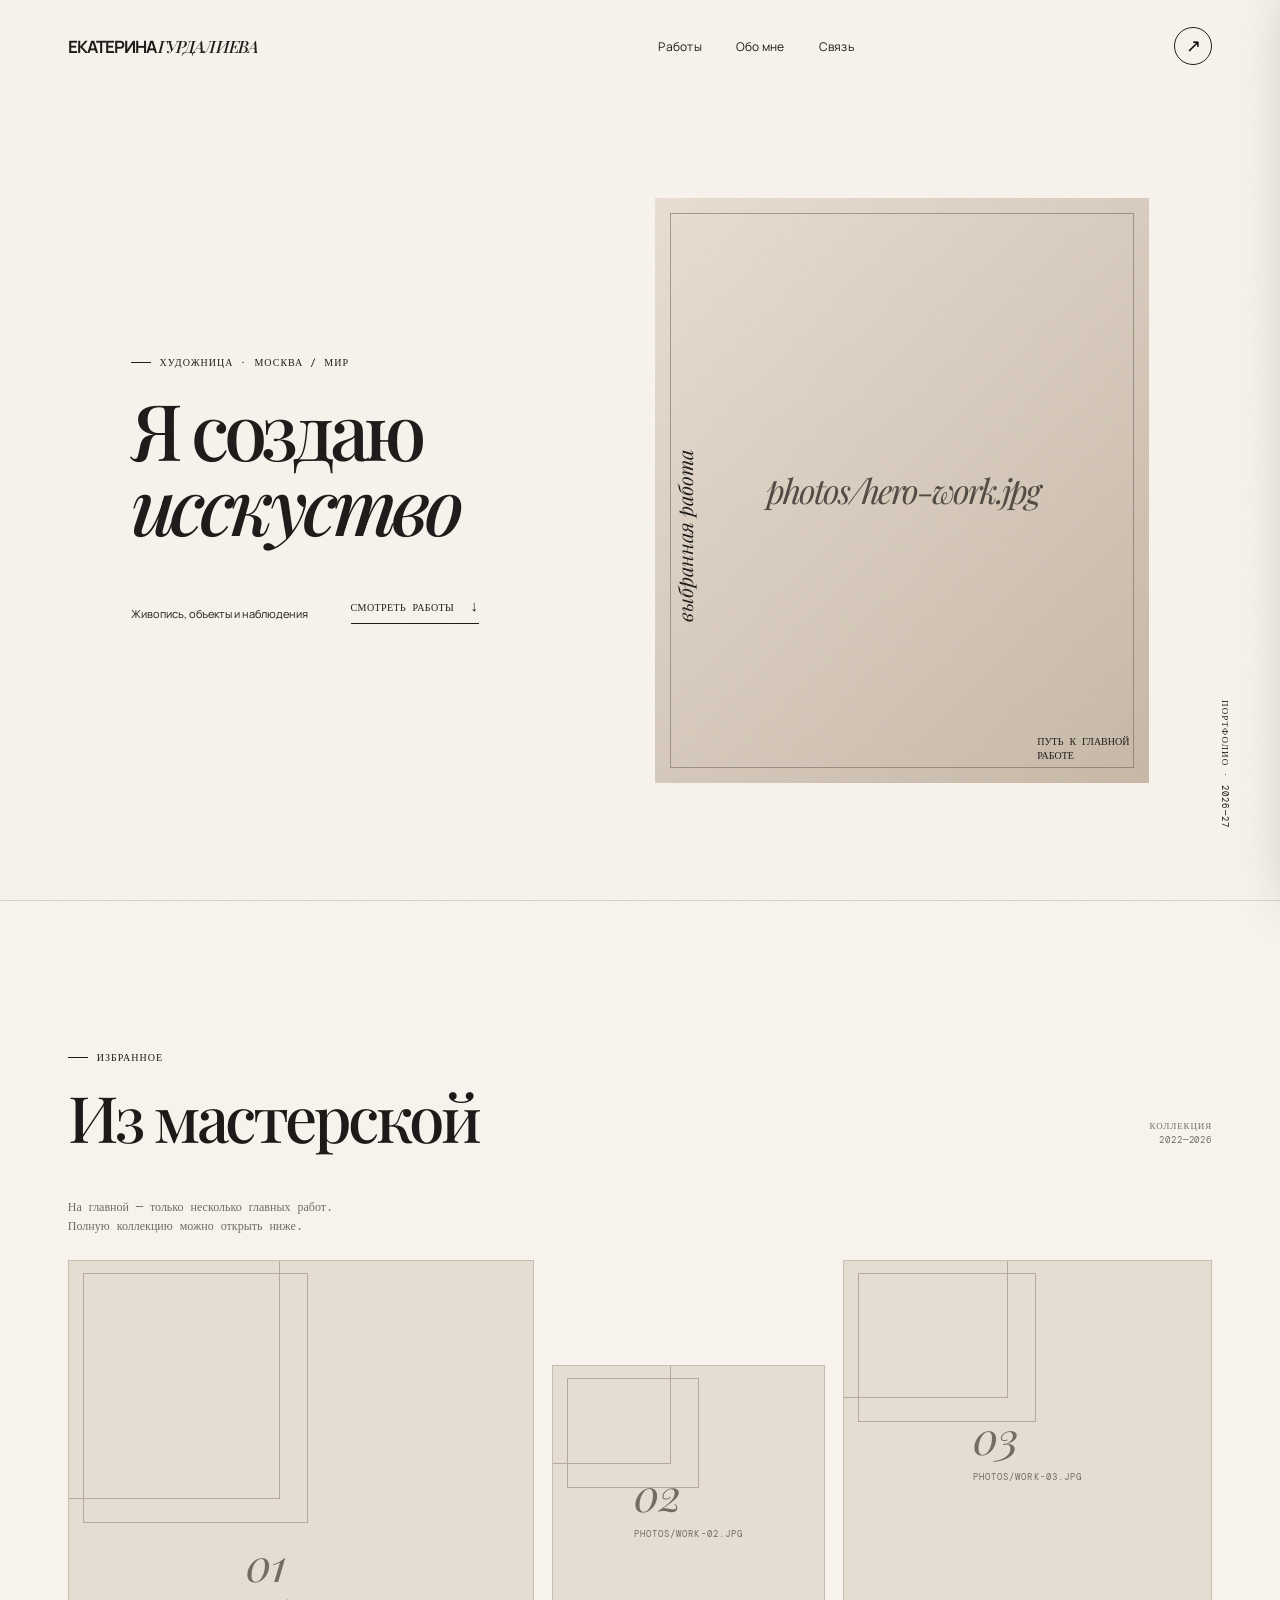
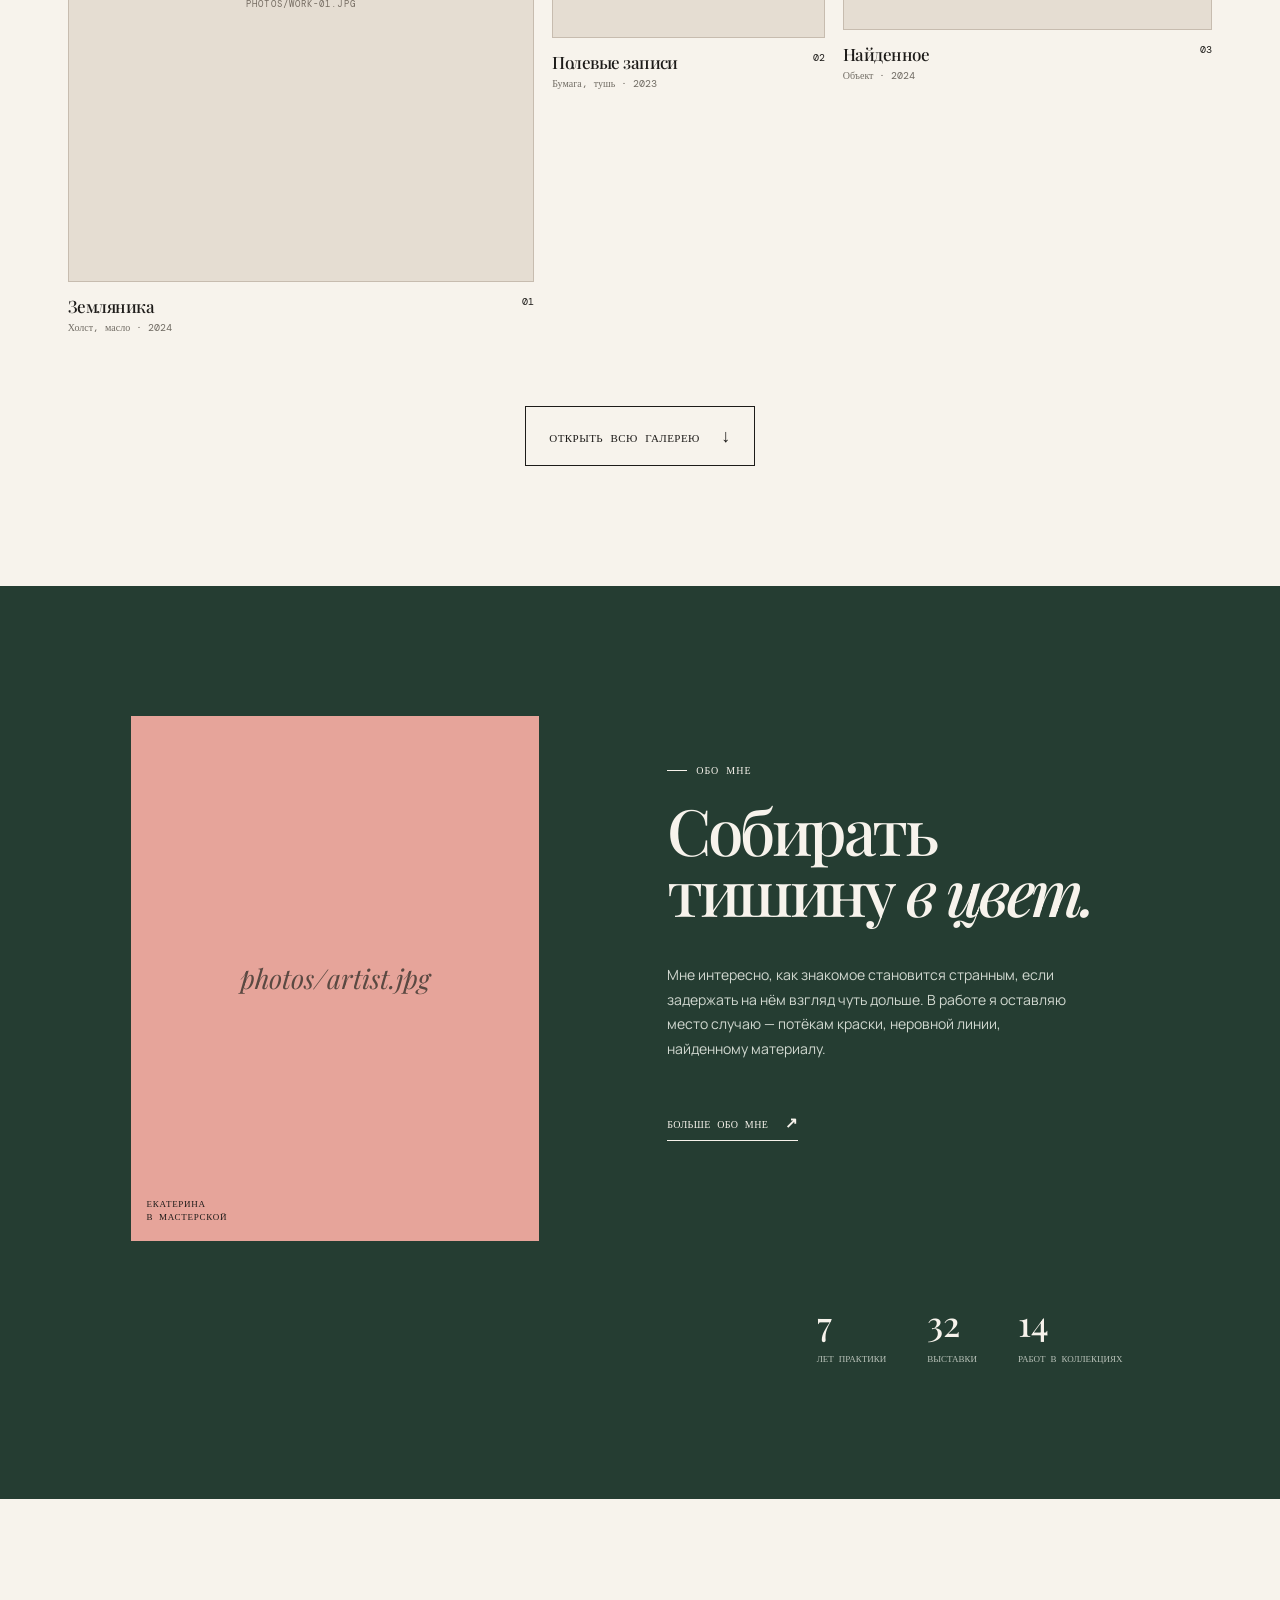
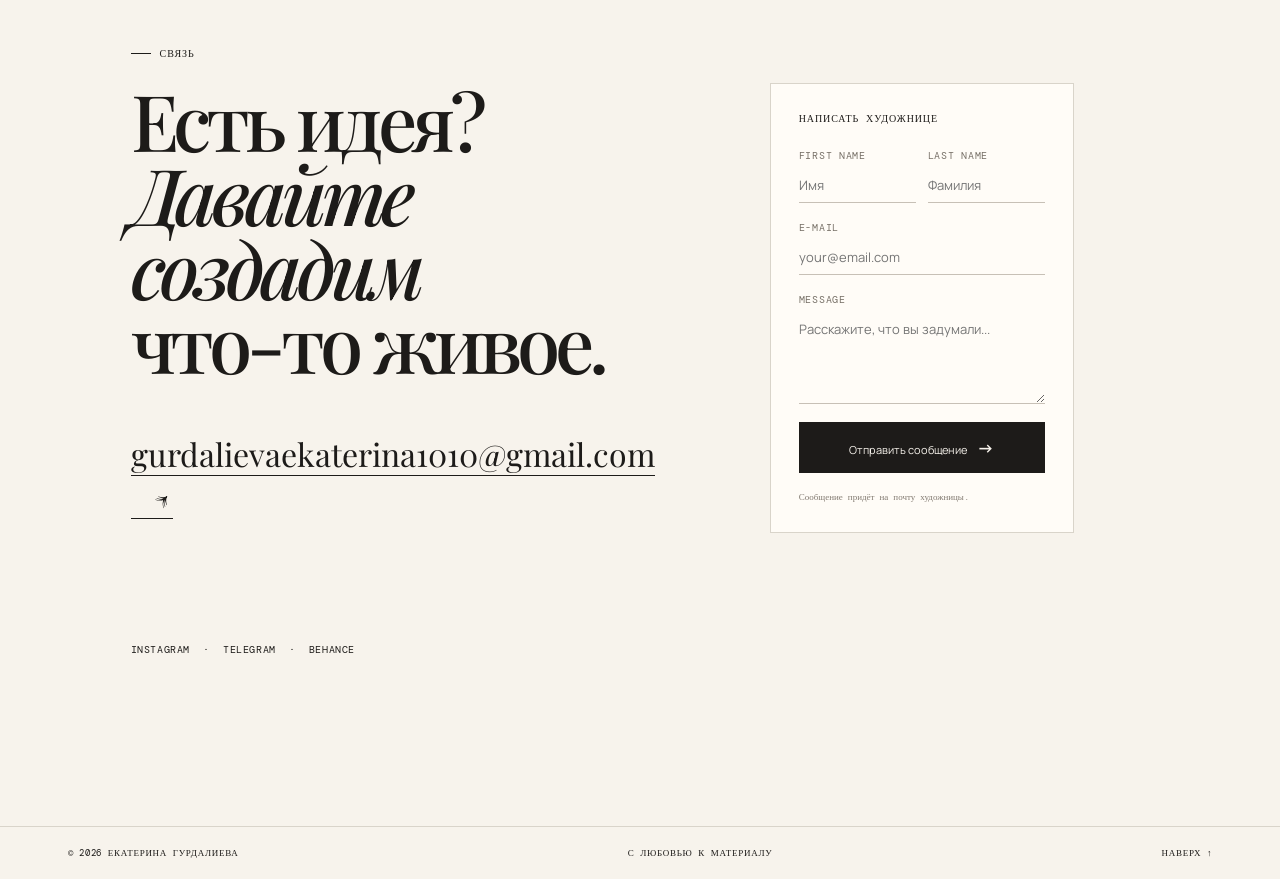
==== index.html @ acbd1a16 "Initial commit" ====
<!doctype html>
<html lang="ru">
  <head>
    <meta charset="UTF-8" />
    <meta name="viewport" content="width=device-width, initial-scale=1.0" />
    <meta name="theme-color" content="#f7f3ec" />
    <title>ЕКАТЕРИНА · Художница</title>
    <link rel="preconnect" href="https://fonts.googleapis.com" />
    <link rel="preconnect" href="https://fonts.gstatic.com" crossorigin />
    <link href="https://fonts.googleapis.com/css2?family=DM+Mono:wght@400;500&family=Manrope:wght@400;500;600;700&family=Playfair+Display:ital,wght@0,500;0,600;1,500;1,600&display=swap" rel="stylesheet" />
    <link rel="stylesheet" href="style.css" />
    <link rel="stylesheet" href="extra.css" />
    <link rel="stylesheet" href="public.css" />
  </head>
  <body>
    <div class="grain"></div>
    <header class="topbar">
      <a class="brand" href="#top" aria-label="На главную">ЕКАТЕРИНА <span>ГУРДАЛИЕВА</span></a>
      <nav>
        <a href="#works">Работы</a>
        <a href="#about">Обо мне</a>
        <a href="#contact">Связь</a>
      </nav>
      <button class="circle-button menu-button" id="openInfo" aria-label="Открыть информацию"><i>↗</i></button>
    </header>

    <main id="top">
      <section class="hero">
        <div class="hero-copy reveal">
          <p class="eyebrow"><span></span> Художница · Москва / мир</p>
          <h1>Я создаю<br /> <em>исскуство</em><br /></h1>
          <div class="hero-footer">
            <p>Живопись, объекты и наблюдения<br /></p>
            <a class="scroll-link" href="#works">Смотреть работы <b>↓</b></a>
          </div>
        </div>
        <div class="hero-art cover-placeholder static-slot reveal delay-1">
          <img id="heroImage" src="" alt="Главная работа" />
          <div class="placeholder-mark">Загрузка...</div>
          <div class="hero-note">путь к главной<br />работе</div>
          <p class="art-caption">выбранная работа</p>
        </div>
        <div class="vertical-name">ПОРТФОЛИО · 2026—27</div>
      </section>

      <section id="works" class="works-section">
        <div class="section-head reveal">
          <div><p class="eyebrow"><span></span> Избранное</p><h2>Из мастерской</h2></div>
          <p class="gallery-index">КОЛЛЕКЦИЯ<br />2022—2026</p>
        </div>
        <p class="selected-note reveal">На главной — только несколько главных работ.<br />Полную коллекцию можно открыть ниже.</p>
        <div class="featured-gallery" id="featuredGallery">
        </div>
        <button class="open-gallery reveal" id="openGallery">Открыть всю галерею <span>↓</span></button>
      </section>

      <section id="about" class="about-section">
        <div class="about-image static-slot reveal"><img id="artistImage" src="" alt="Екатерина в мастерской" /><div class="artist-path">Загрузка...</div><span>ЕКАТЕРИНА<br />В МАСТЕРСКОЙ</span></div>
        <div class="about-copy reveal delay-1"><p class="eyebrow"><span></span> Обо мне</p><h2>Собирать<br />тишину <em>в цвет.</em></h2><p class="intro">Мне интересно, как знакомое становится странным, если задержать на нём взгляд чуть дольше. В работе я оставляю место случаю — потёкам краски, неровной линии, найденному материалу.</p><a class="underlink" href="#contact">Больше обо мне <b>↗</b></a></div>
        <div class="about-stats reveal delay-2"><div><b>7</b><span>лет практики</span></div><div><b>32</b><span>выставки</span></div><div><b>14</b><span>работ в коллекциях</span></div></div>
      </section>
      <section id="contact" class="contact-section"><p class="eyebrow"><span></span> Связь</p><div class="contact-layout"><div><h2>Есть идея?<br /><em>Давайте создадим</em><br />что-то живое.</h2><a href="mailto:gurdalievaekaterina1010@gmail.com" class="mail-link">gurdalievaekaterina1010@gmail.com <b>↗</b></a><p class="socials">Instagram &nbsp;·&nbsp; Telegram &nbsp;·&nbsp; Behance</p></div><form class="contact-form" action="https://formsubmit.co/gurdalievaekaterina1010@gmail.com" method="POST"><input type="hidden" name="_subject" value="Новое сообщение с сайта-портфолио" /><input type="hidden" name="_template" value="table" /><input type="hidden" name="_captcha" value="false" /><input type="hidden" name="_next" value="https://formsubmit.co/thanks" /><p class="form-label">Написать художнице</p><div class="contact-names"><label>First name<input required name="first_name" autocomplete="given-name" placeholder="Имя" /></label><label>Last name<input required name="last_name" autocomplete="family-name" placeholder="Фамилия" /></label></div><label>E-mail<input required type="email" name="email" autocomplete="email" placeholder="your@email.com" /></label><label>Message<textarea required name="message" placeholder="Расскажите, что вы задумали..."></textarea></label><button type="submit">Отправить сообщение <b>→</b></button><p class="contact-hint">Сообщение придёт на почту художницы.</p></form></div></section>
    </main>
    <footer><span>© 2026 ЕКАТЕРИНА ГУРДАЛИЕВА</span><span>С ЛЮБОВЬЮ К МАТЕРИАЛУ</span><a href="#top">НАВЕРХ ↑</a></footer>

    <aside class="info-panel" id="infoPanel" aria-hidden="true"><button class="close-panel" id="closeInfo" aria-label="Закрыть">×</button><p class="eyebrow"><span></span> Контакты и данные</p><h2>Екатерина<br /><em>Гурдалиева</em></h2><dl><div><dt>Город</dt><dd>Москва, Россия</dd></div><div><dt>Направление</dt><dd>Живопись · графика · объекты</dd></div><div><dt>Почта</dt><dd>gurdalievaekaterina1010@gmail.com</dd></div><div><dt>Соцсети</dt><dd>Instagram · Telegram · Behance</dd></div></dl><a class="admin-entry" href="/admin/">Войти в профиль <b>↗</b></a><p class="panel-foot">Вход доступен только приглашённым<br />администраторам.</p></aside><div class="panel-shade" id="panelShade"></div>

    <dialog id="galleryDialog" class="gallery-dialog">
      <div class="gallery-dialog-head"><div><p class="eyebrow"><span></span> Полная коллекция</p><h2>Все работы <sup id="workCount">06</sup></h2></div><button class="close-dialog" id="closeGallery" aria-label="Закрыть">×</button></div>
      <div class="filters"><button class="active" data-filter="all">Все работы</button><button data-filter="painting">Живопись</button><button data-filter="graphic">Графика</button><button data-filter="object">Объекты</button></div>
      <div class="gallery" id="gallery">
      </div>
    </dialog>

    <script src="app.js"></script>
  </body>
</html>
---- style.css ----
:root{--ink:#1d1b19;--paper:#f7f3ec;--orange:#fa602a;--blue:#4775ef;--line:#d9d4ca}*{box-sizing:border-box}html{scroll-behavior:smooth}body{margin:0;background:var(--paper);color:var(--ink);font-family:Manrope,sans-serif;font-size:14px}.grain{position:fixed;inset:0;z-index:20;pointer-events:none;opacity:.11;background-image:url("data:image/svg+xml,%3Csvg viewBox='0 0 180 180' xmlns='http://www.w3.org/2000/svg'%3E%3Cfilter id='n'%3E%3CfeTurbulence type='fractalNoise' baseFrequency='.8' numOctaves='4' stitchTiles='stitch'/%3E%3C/filter%3E%3Crect width='100%25' height='100%25' filter='url(%23n)' opacity='.28'/%3E%3C/svg%3E")}.topbar{height:92px;padding:0 5.3vw;display:flex;align-items:center;justify-content:space-between;position:relative;z-index:3}.brand{color:inherit;text-decoration:none;font-weight:700;letter-spacing:-.06em;font-size:17px}.brand span{font-family:"Playfair Display";font-style:italic;font-weight:500;letter-spacing:-.05em}nav{display:flex;gap:34px;margin-left:80px}nav a{color:inherit;text-decoration:none;font-size:12px;letter-spacing:.02em}.circle-button{width:38px;height:38px;border:1px solid var(--ink);border-radius:50%;background:none;display:grid;place-content:center;gap:4px}.circle-button i{display:block;width:13px;border-top:1px solid var(--ink)}.hero{min-height:calc(100vh - 92px);display:grid;grid-template-columns:1.03fr .97fr;position:relative;padding:6.7vh 10.2vw 8vh 10.2vw}.hero-copy{align-self:center;z-index:1}.eyebrow{font-family:"DM Mono";text-transform:uppercase;font-size:10px;letter-spacing:.1em;margin:0 0 23px;display:flex;gap:9px;align-items:center}.eyebrow span{width:20px;border-top:1px solid currentColor}.hero h1,.contact-section h2{font-family:"Playfair Display";font-size:clamp(51px,6.1vw,94px);font-weight:500;line-height:.95;letter-spacing:-.065em;margin:0}.hero h1 em,h2 em{font-weight:500}.hero-footer{margin-top:55px;display:flex;gap:43px;align-items:flex-end}.hero-footer p{font-size:11px;line-height:1.7;margin:0}.scroll-link,.underlink{color:inherit;text-decoration:none;font-family:"DM Mono";font-size:10px;text-transform:uppercase;letter-spacing:.04em;border-bottom:1px solid;padding-bottom:7px}.scroll-link b,.underlink b{font-size:15px;margin-left:10px}.hero-art{height:min(67vh,585px);background:#f0b9b2;position:relative;overflow:hidden;align-self:center}.orange-orb{position:absolute;width:75%;aspect-ratio:1;border-radius:50%;background:var(--orange);right:-14%;top:8%;mix-blend-mode:multiply}.blue-shape{position:absolute;width:60%;height:85%;background:var(--blue);left:11%;bottom:-27%;border-radius:53% 47% 0 0;transform:rotate(19deg)}.pink-arch{position:absolute;width:47%;height:70%;border:21px solid #f7dfc4;border-bottom:0;border-radius:100% 100% 0 0;left:26%;bottom:0;transform:rotate(-13deg)}.hero-note{position:absolute;right:20px;bottom:20px;font:10px/1.4 "DM Mono";text-transform:uppercase}.art-caption{position:absolute;left:-57px;top:52%;font:italic 20px "Playfair Display";transform:rotate(-90deg)}.vertical-name{position:absolute;right:3.8vw;bottom:8vh;font:9px "DM Mono";writing-mode:vertical-rl;letter-spacing:.13em}.works-section{padding:150px 5.3vw 120px;border-top:1px solid var(--line)}.section-head{display:flex;justify-content:space-between;align-items:flex-end}.section-head h2,.about-copy h2{font:500 clamp(44px,5vw,76px)/.95 "Playfair Display";letter-spacing:-.055em;margin:0}.add-work{border:1px solid var(--ink);background:var(--ink);color:var(--paper);padding:13px 19px;font:11px Manrope;cursor:pointer;transition:.2s}.add-work:hover{background:transparent;color:var(--ink)}.add-work b{font-size:17px;margin-right:7px;font-weight:400}.filters{border-top:1px solid var(--line);padding:18px 0;margin-top:65px;display:flex;gap:29px}.filters button{border:0;background:none;padding:0;color:#87827a;font:10px "DM Mono";text-transform:uppercase;cursor:pointer}.filters button.active{color:var(--ink)}sup{font-size:8px;margin-left:3px}.gallery{display:grid;grid-template-columns:repeat(12,1fr);gap:55px 18px}.work-card{grid-column:span 4;min-width:0}.work-card.tall{grid-row:span 2}.work-card.tall .art{aspect-ratio:.75}.work-card.square .art{aspect-ratio:1}.work-card.wide{grid-column:span 8}.work-card.wide .art{aspect-ratio:1.68}.art{position:relative;overflow:hidden}.art-1{background:#d2ca74}.art-1 div{position:absolute;background:#e15837;width:49%;height:110%;left:12%;top:-8%;border-radius:50% 50% 15% 45%;transform:rotate(-21deg)}.art-1 i{position:absolute;background:#363e1d;width:47%;height:62%;right:-11%;bottom:6%;border-radius:70% 0 0 0;transform:rotate(20deg)}.art-1 b{position:absolute;border:12px solid #f2dab0;width:47%;height:28%;left:24%;top:37%;border-radius:50%;transform:rotate(-18deg)}.art-2{background:#d8d8c8}.art-2:before{content:"";position:absolute;inset:12% 20%;background:repeating-linear-gradient(76deg,transparent 0 19px,#1e211b 20px 23px,transparent 24px 36px);transform:rotate(-8deg)}.art-2 div{position:absolute;background:#d67c57;width:70%;height:44%;bottom:-12%;right:-9%;border-radius:48% 52% 0 0}.art-2 i{position:absolute;background:#fbf5e9;width:32%;height:50%;left:15%;top:14%;border-radius:50%}.art-3{background:#dcb1a1}.art-3 div{position:absolute;width:55%;aspect-ratio:1;border:18px solid #3343a8;border-radius:50%;top:21%;left:22%}.art-3 i{position:absolute;width:28%;height:110%;background:#f7dd85;left:36%;top:-3%;transform:rotate(38deg)}.art-3 b{position:absolute;width:19%;aspect-ratio:1;border-radius:50%;background:#eb5e35;top:39%;left:40%}.art-4{background:#46674c}.art-4 div{position:absolute;width:90%;height:80%;background:#f0c091;right:-29%;bottom:-31%;border-radius:66% 0 0}.art-4 i{position:absolute;width:42%;height:68%;border:17px solid #1e3225;border-radius:49% 51% 0 0;left:21%;top:15%;transform:rotate(17deg)}.art-4 b{position:absolute;width:26%;height:31%;background:#f5e6c4;top:27%;left:32%;border-radius:50% 50% 40% 40%}.art-5{background:#b8c7c3}.art-5 div{position:absolute;width:105%;height:62%;background:#1d315a;bottom:-17%;left:-4%;clip-path:polygon(0 60%,16% 22%,32% 56%,49% 0,68% 48%,84% 11%,100% 62%,100% 100%,0 100%)}.art-5 i{position:absolute;left:18%;top:13%;width:55%;height:55%;border-radius:50%;border:20px solid #f5d68c}.art-6{background:#edc969}.art-6 div{position:absolute;width:39%;height:160%;background:#c96e55;left:26%;top:-28%;border-radius:50%;transform:rotate(40deg)}.art-6 i{position:absolute;width:30%;height:50%;background:#203d83;right:16%;top:15%;border-radius:52% 48% 8% 70%;transform:rotate(-17deg)}.art-6 b{position:absolute;width:15%;height:15%;border:10px solid #eee1b9;border-radius:50%;right:34%;bottom:14%}.work-meta{display:flex;justify-content:space-between;padding-top:13px}.work-meta h3{font:500 17px "Playfair Display";letter-spacing:-.03em;margin:0 0 4px}.work-meta p{font:10px "DM Mono";color:#716c64;margin:0}.work-meta span{font:10px "DM Mono"}.about-section{background:#253d32;color:#f7f3ec;padding:130px 10.2vw;display:grid;grid-template-columns:1fr 1.18fr;gap:10vw;position:relative}.about-image{height:525px;background:#e6a49a;position:relative;overflow:hidden}.portrait .face{position:absolute;background:#ce7657;width:38%;height:49%;top:20%;left:31%;border-radius:45% 45% 48% 50%}.portrait .hair{position:absolute;background:#28221c;width:50%;height:69%;top:8%;left:25%;border-radius:50% 50% 35% 30%;clip-path:polygon(0 0,100% 0,100% 74%,67% 58%,44% 67%,0 87%)}.portrait .shirt{position:absolute;background:#e7d2b4;width:78%;height:44%;bottom:-5%;left:11%;border-radius:50% 50% 0 0}.about-image span{position:absolute;left:16px;bottom:16px;color:#1d1b19;font:9px/1.5 "DM Mono";letter-spacing:.08em}.about-copy{padding-top:48px}.about-copy h2{font-size:clamp(45px,5vw,76px);margin-bottom:42px}.about-copy .intro{font-size:14px;line-height:1.75;max-width:410px;color:#d1d8d0}.about-copy .underlink{margin-top:38px;display:inline-block}.about-stats{grid-column:2;display:flex;gap:41px;margin-top:-70px;padding-left:31%;position:relative}.about-stats div{display:grid;gap:4px}.about-stats b{font:500 35px "Playfair Display"}.about-stats span{font:9px "DM Mono";color:#b9c2b9;text-transform:uppercase;white-space:nowrap}.contact-section{padding:148px 10.2vw 160px}.contact-section h2{margin-bottom:52px}.mail-link{color:inherit;text-decoration:none;font:clamp(21px,2.5vw,38px) "Playfair Display";border-bottom:1px solid}.mail-link b{margin-left:20px}.socials{font:10px "DM Mono";text-transform:uppercase;letter-spacing:.06em;margin-top:125px}footer{border-top:1px solid var(--line);padding:20px 5.3vw;display:flex;justify-content:space-between;font:9px "DM Mono";letter-spacing:.08em}footer a{color:inherit;text-decoration:none}dialog{width:min(610px,calc(100% - 32px));border:0;padding:46px;background:#f7f3ec;color:var(--ink);box-shadow:0 25px 80px #0004}dialog::backdrop{background:#1d1b19aa;backdrop-filter:blur(4px)}dialog h2{font:500 45px/.95 "Playfair Display";letter-spacing:-.05em;margin:0 0 25px}.close-dialog{position:absolute;right:17px;top:13px;border:0;background:none;font-size:31px;font-weight:200;cursor:pointer}form{display:grid;gap:16px}.file-picker{border:1px dashed #aba49a;height:150px;display:grid;place-items:center;cursor:pointer;overflow:hidden;color:#777067;font:11px "DM Mono";text-transform:uppercase}.file-picker input{display:none}.file-picker img{width:100%;height:100%;object-fit:cover;display:none}.form-row{display:grid;grid-template-columns:1fr 100px;gap:12px}.form-row:has(select){grid-template-columns:1fr 1fr}form label:not(.file-picker){font:10px "DM Mono";color:#777067;text-transform:uppercase;display:grid;gap:6px}input,select{width:100%;border:1px solid #cfc8bd;background:#fffcf7;padding:11px;font:13px Manrope;color:var(--ink)}.submit-work{background:var(--orange);color:#1d1b19;border:0;padding:15px;cursor:pointer;font:600 12px Manrope;margin-top:5px}.submit-work b{font-size:17px;margin-left:8px}@media(max-width:700px){.topbar{height:70px;padding:0 20px}nav{display:none}.hero{display:block;padding:50px 20px 80px;min-height:auto}.hero h1{font-size:55px}.hero-art{height:390px;margin:60px 8px 0}.vertical-name{display:none}.hero-footer{margin-top:35px;gap:20px}.works-section{padding:80px 20px}.section-head{align-items:flex-start}.section-head h2{font-size:47px}.add-work{font-size:0;padding:10px 13px}.add-work b{font-size:21px;margin:0}.filters{gap:18px;overflow:auto;margin-top:42px}.gallery{grid-template-columns:1fr 1fr;gap:35px 12px}.work-card,.work-card.wide{grid-column:span 1}.work-card.wide{grid-column:span 2}.about-section{padding:75px 20px;display:block}.about-image{height:430px}.about-copy{padding-top:62px}.about-copy h2{font-size:53px}.about-stats{margin:55px 0 0;padding:0;gap:26px}.about-stats b{font-size:30px}.contact-section{padding:85px 20px}.contact-section h2{font-size:52px}.socials{margin-top:80px}footer{padding:18px 20px;font-size:8px}footer span:nth-child(2){display:none}.art-caption{display:none}}
---- extra.css ----
.work-card img{width:100%;display:block;object-fit:cover}
.work-card.tall img{aspect-ratio:.75}
.work-card.square img{aspect-ratio:1}
.work-card.wide img{aspect-ratio:1.68}
.is-hidden{display:none}
.reveal{opacity:0;transform:translateY(16px);transition:opacity .65s ease,transform .65s ease}
.reveal.visible{opacity:1;transform:none}
.delay-1{transition-delay:.12s}
.delay-2{transition-delay:.24s}
.cover-placeholder{background:linear-gradient(135deg,#e8ded2,#c7b8a7);isolation:isolate}
.cover-placeholder:after{content:"";position:absolute;inset:15px;border:1px solid #6e6358;opacity:.55}
.cover-placeholder .placeholder-mark{position:absolute;inset:0;z-index:1;display:grid;place-content:center;text-align:center;font:italic 34px/1 "Playfair Display";letter-spacing:-.06em;color:#524b44}
.cover-placeholder .hero-note{z-index:2}.cover-placeholder .art-caption{z-index:2}
.selected-note{margin:50px 0 24px;font:12px/1.6 "DM Mono";color:#716c64}
.featured-gallery{display:grid;grid-template-columns:repeat(12,1fr);gap:55px 18px}
.featured-gallery .work-card:nth-child(1){grid-column:span 5}.featured-gallery .work-card:nth-child(2){grid-column:span 3;margin-top:105px}.featured-gallery .work-card:nth-child(3){grid-column:span 4}
.work-template{background:#e5ddd2!important;display:grid;place-content:center;color:#746b61;border:1px solid #c7bcaf;transition:transform .5s cubic-bezier(.2,.8,.2,1),background .35s}.work-template:before,.work-template:after{content:"";position:absolute;width:48%;height:40%;border:1px solid #b4a99c}.work-template:before{transform:translate(-14px,-12px)}.work-template:after{transform:translate(14px,12px)}.work-template span{font:italic 45px "Playfair Display";position:relative;z-index:1}.work-template small{font:9px "DM Mono";text-transform:uppercase;letter-spacing:.12em;position:relative;z-index:1;margin-top:5px}.work-card:hover .work-template{background:#d6c6b5!important;transform:scale(.975)}
.open-gallery{display:block;background:transparent;border:1px solid var(--ink);padding:17px 23px;margin:72px auto 0;color:var(--ink);font:11px "DM Mono";text-transform:uppercase;letter-spacing:.04em;cursor:pointer;transition:.25s}.open-gallery span{font-size:18px;margin-left:14px}.open-gallery:hover{background:var(--ink);color:var(--paper);transform:translateY(-4px)}
.gallery-dialog{max-width:calc(100% - 60px);width:1260px;min-height:calc(100% - 60px);margin:auto;padding:54px 5vw;background:var(--paper);color:var(--ink);border:0}.gallery-dialog::backdrop{background:#1d1b19d9;backdrop-filter:blur(8px)}.gallery-dialog-head{display:flex;justify-content:space-between;align-items:flex-start}.gallery-dialog h2{font:500 clamp(46px,6vw,78px)/.9 "Playfair Display";letter-spacing:-.06em;margin:0}.gallery-dialog .filters{margin-top:48px}.gallery-dialog .gallery{padding-bottom:40px}.gallery-dialog[open] .work-card{animation:cardIn .65s both cubic-bezier(.2,.8,.2,1)}.gallery-dialog[open] .work-card:nth-child(2){animation-delay:.08s}.gallery-dialog[open] .work-card:nth-child(3){animation-delay:.16s}.gallery-dialog[open] .work-card:nth-child(4){animation-delay:.24s}.gallery-dialog[open] .work-card:nth-child(5){animation-delay:.32s}.gallery-dialog[open] .work-card:nth-child(6){animation-delay:.4s}@keyframes cardIn{from{opacity:0;transform:translateY(42px) rotate(1deg)}to{opacity:1;transform:none}}
@keyframes float{50%{transform:translateY(-9px)}}.hero-art{animation:float 6s ease-in-out infinite}.hero-copy .eyebrow span{animation:pulse 2.2s ease-in-out infinite}@keyframes pulse{50%{transform:scaleX(1.7)}}.topbar{animation:dropIn .7s both}@keyframes dropIn{from{opacity:0;transform:translateY(-15px)}to{opacity:1;transform:none}}
@media(max-width:700px){.featured-gallery{grid-template-columns:1fr 1fr;gap:32px 12px}.featured-gallery .work-card:nth-child(n){grid-column:span 1;margin-top:0}.featured-gallery .work-card:nth-child(1){grid-column:span 2}.gallery-dialog{max-width:calc(100% - 20px);padding:42px 20px}.gallery-dialog .gallery{grid-template-columns:1fr 1fr;gap:35px 12px}.gallery-dialog .work-card,.gallery-dialog .work-card.wide{grid-column:span 1}.gallery-dialog .work-card.wide{grid-column:span 2}.selected-note{margin-top:42px}.open-gallery{margin-top:52px}.cover-placeholder .placeholder-mark{font-size:27px}}
.static-slot{position:relative}.static-slot>img{position:absolute;inset:0;width:100%;height:100%;object-fit:cover;opacity:0;z-index:3;transition:opacity .35s}.static-slot.has-photo>img{opacity:1}.static-slot.has-photo .placeholder-mark,.static-slot.has-photo>span,.static-slot.has-photo>small{opacity:0}.static-slot .artist-path{position:absolute;z-index:2;inset:0;display:grid;place-content:center;font:italic 27px "Playfair Display";color:#5a4942}.about-image.static-slot>img{object-position:center}.about-image.static-slot.has-photo .artist-path{opacity:0}.menu-button{cursor:pointer;transition:transform .25s,background .25s}.menu-button:hover{background:var(--ink);color:var(--paper);transform:rotate(45deg)}.menu-button i{width:auto!important;border:0!important;font:18px "DM Mono";font-style:normal}.info-panel{position:fixed;z-index:50;right:0;top:0;width:min(430px,100%);height:100dvh;padding:75px 48px;background:#263d33;color:var(--paper);transform:translateX(105%);transition:transform .55s cubic-bezier(.2,.8,.2,1);box-shadow:-12px 0 50px #0003}.info-panel.open{transform:none}.info-panel h2{font:500 48px/.95 "Playfair Display";letter-spacing:-.06em;margin:0 0 62px}.info-panel dl{margin:0}.info-panel dl div{border-top:1px solid #718075;padding:16px 0 18px;display:grid;gap:7px}.info-panel dt{font:9px "DM Mono";color:#b6c2b9;text-transform:uppercase;letter-spacing:.1em}.info-panel dd{font:14px Manrope;margin:0}.close-panel{position:absolute;right:24px;top:20px;background:transparent;color:inherit;border:0;font-size:32px;font-weight:200;cursor:pointer}.panel-foot{position:absolute;bottom:30px;font:10px/1.65 "DM Mono";color:#b6c2b9}.panel-shade{position:fixed;z-index:49;inset:0;background:#1d1b1999;opacity:0;pointer-events:none;transition:opacity .35s}.panel-shade.open{opacity:1;pointer-events:auto}.delete-work{position:absolute;z-index:8;right:10px;top:10px;width:28px;height:28px;border:1px solid #706860;border-radius:50%;background:#f7f3ecc9;color:var(--ink);font-size:20px;font-weight:300;cursor:pointer;opacity:0;transition:.2s}.work-card:hover .delete-work{opacity:1}.work-card.deleting{animation:deleteOut .35s both}@keyframes deleteOut{to{opacity:0;transform:scale(.9) rotate(-2deg)}}.gallery .user-added{transform:translateY(var(--offset,0)) rotate(var(--tilt,0deg));transition:transform .35s}.gallery .user-added:hover{transform:translateY(calc(var(--offset,0) - 8px)) rotate(0deg)}.gallery .user-added:nth-child(3n+1){grid-column:span 5}.gallery .user-added:nth-child(3n+2){grid-column:span 3}.gallery .user-added:nth-child(3n){grid-column:span 4}@media(max-width:700px){.info-panel{padding:70px 30px}.delete-work{opacity:1}.gallery .user-added:nth-child(n){grid-column:span 1;transform:none}.gallery .user-added:nth-child(3n){grid-column:span 2}.static-slot .artist-path{font-size:22px}}
.form-status{min-height:16px;margin:0;color:#b24825;font:10px/1.4 "DM Mono"}
.admin-entry{display:inline-flex;gap:18px;align-items:center;margin-top:30px;padding-bottom:8px;border-bottom:1px solid #f7f3ec;color:#f7f3ec;text-decoration:none;font:10px "DM Mono";letter-spacing:.08em;text-transform:uppercase}.admin-entry b{font-size:17px;font-weight:400}
---- public.css ----
/* Public view: controls for changing the portfolio are intentionally unavailable. */
.gallery-index{margin:0;font:9px/1.55 "DM Mono";letter-spacing:.1em;color:#716c64;text-align:right}
.delete-work{display:none!important}
.contact-layout{display:grid;grid-template-columns:1.05fr .8fr;gap:9vw;align-items:start}
.contact-form{border:1px solid var(--line);padding:28px;display:grid;gap:18px;background:#fffcf7}
.contact-form .form-label{font:10px "DM Mono";letter-spacing:.09em;text-transform:uppercase;margin:0 0 6px}
.contact-form label{display:grid;gap:7px;font:9px "DM Mono";letter-spacing:.07em;text-transform:uppercase;color:#746c63}
.contact-names{display:grid;grid-template-columns:1fr 1fr;gap:12px}
.contact-form input,.contact-form textarea{border:0;border-bottom:1px solid #c7c0b6;background:transparent;padding:8px 0;font:13px Manrope;outline:0;resize:vertical}
.contact-form input:focus,.contact-form textarea:focus{border-color:var(--ink)}
.contact-form textarea{min-height:92px}
.contact-form button{border:0;background:var(--ink);color:var(--paper);padding:14px 16px;font:11px Manrope;cursor:pointer;transition:.2s}.contact-form button:hover{background:var(--orange);color:var(--ink)}
.contact-form button b{font-size:17px;margin-left:8px}.contact-hint{margin:0;color:#827a71;font:9px/1.45 "DM Mono"}
@media(max-width:700px){.contact-layout{grid-template-columns:1fr;gap:55px}.gallery-index{display:none}.contact-form{padding:21px}.contact-names{grid-template-columns:1fr}}
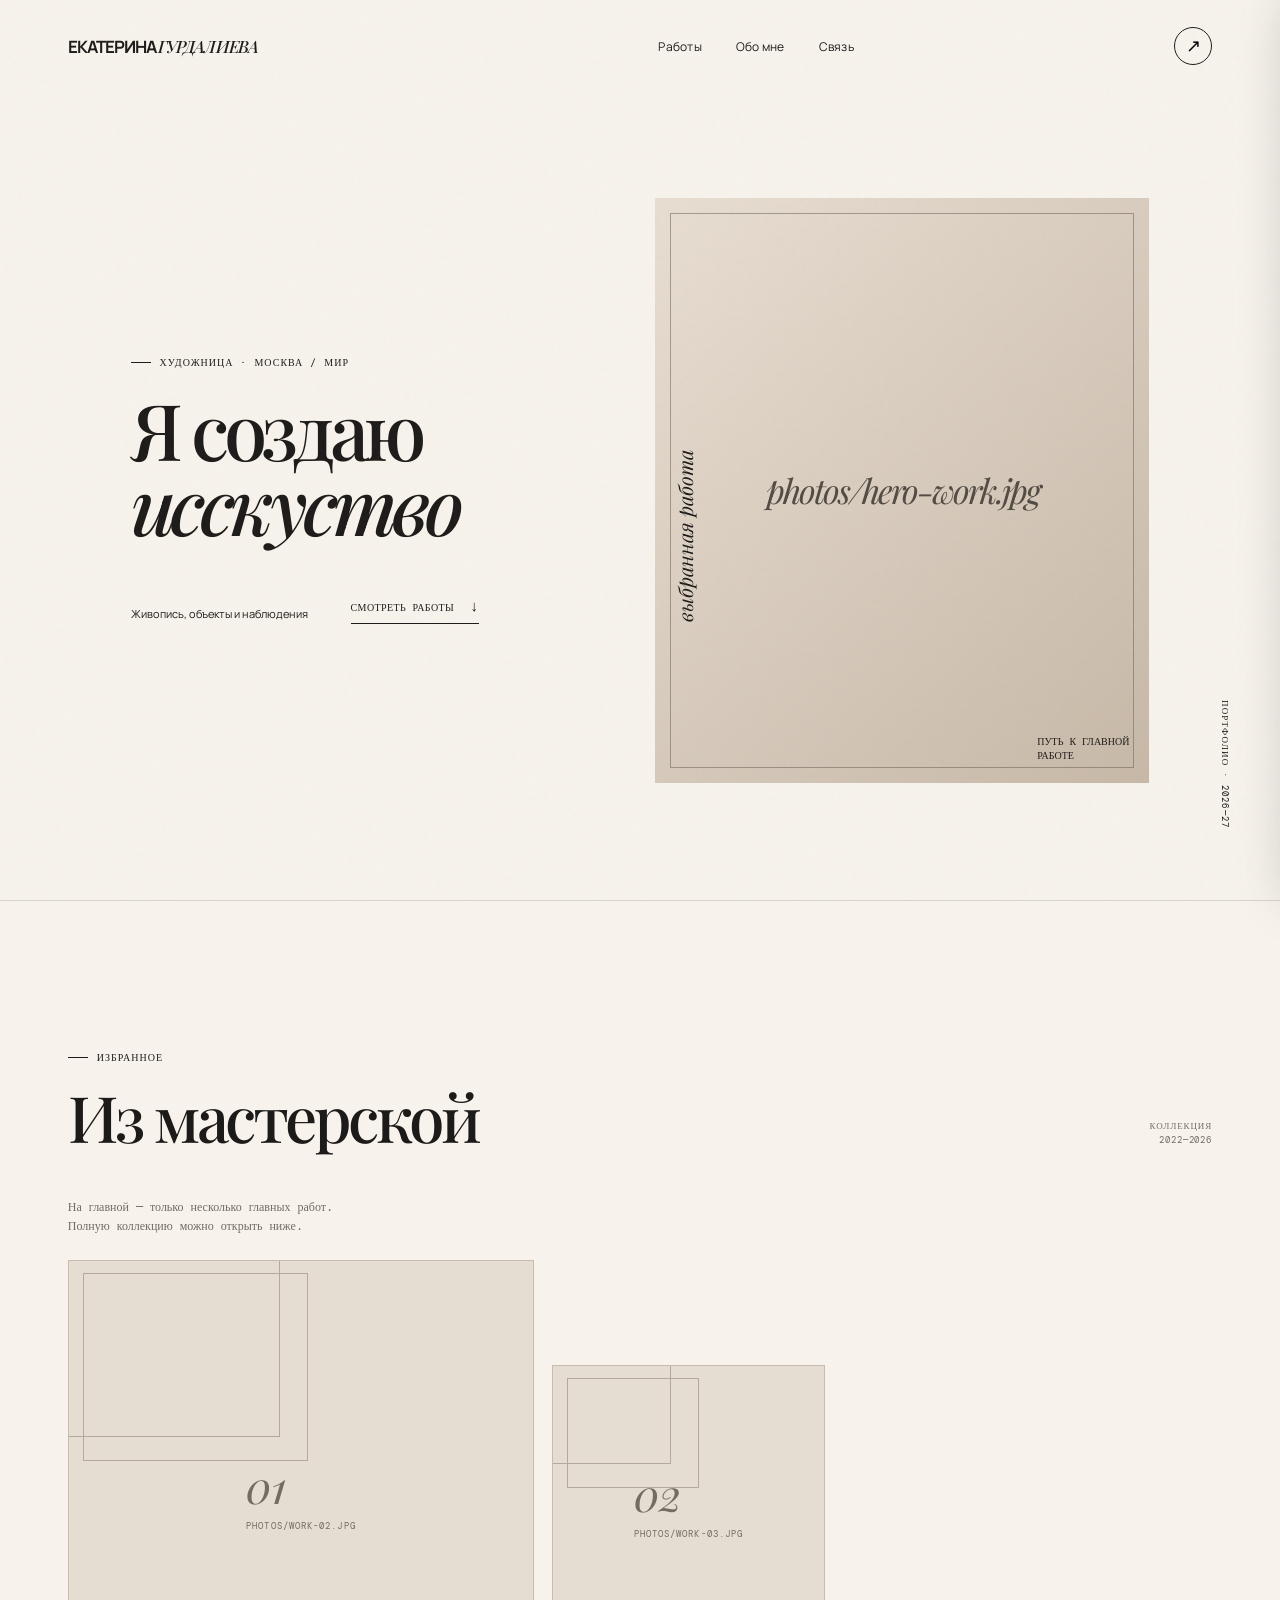
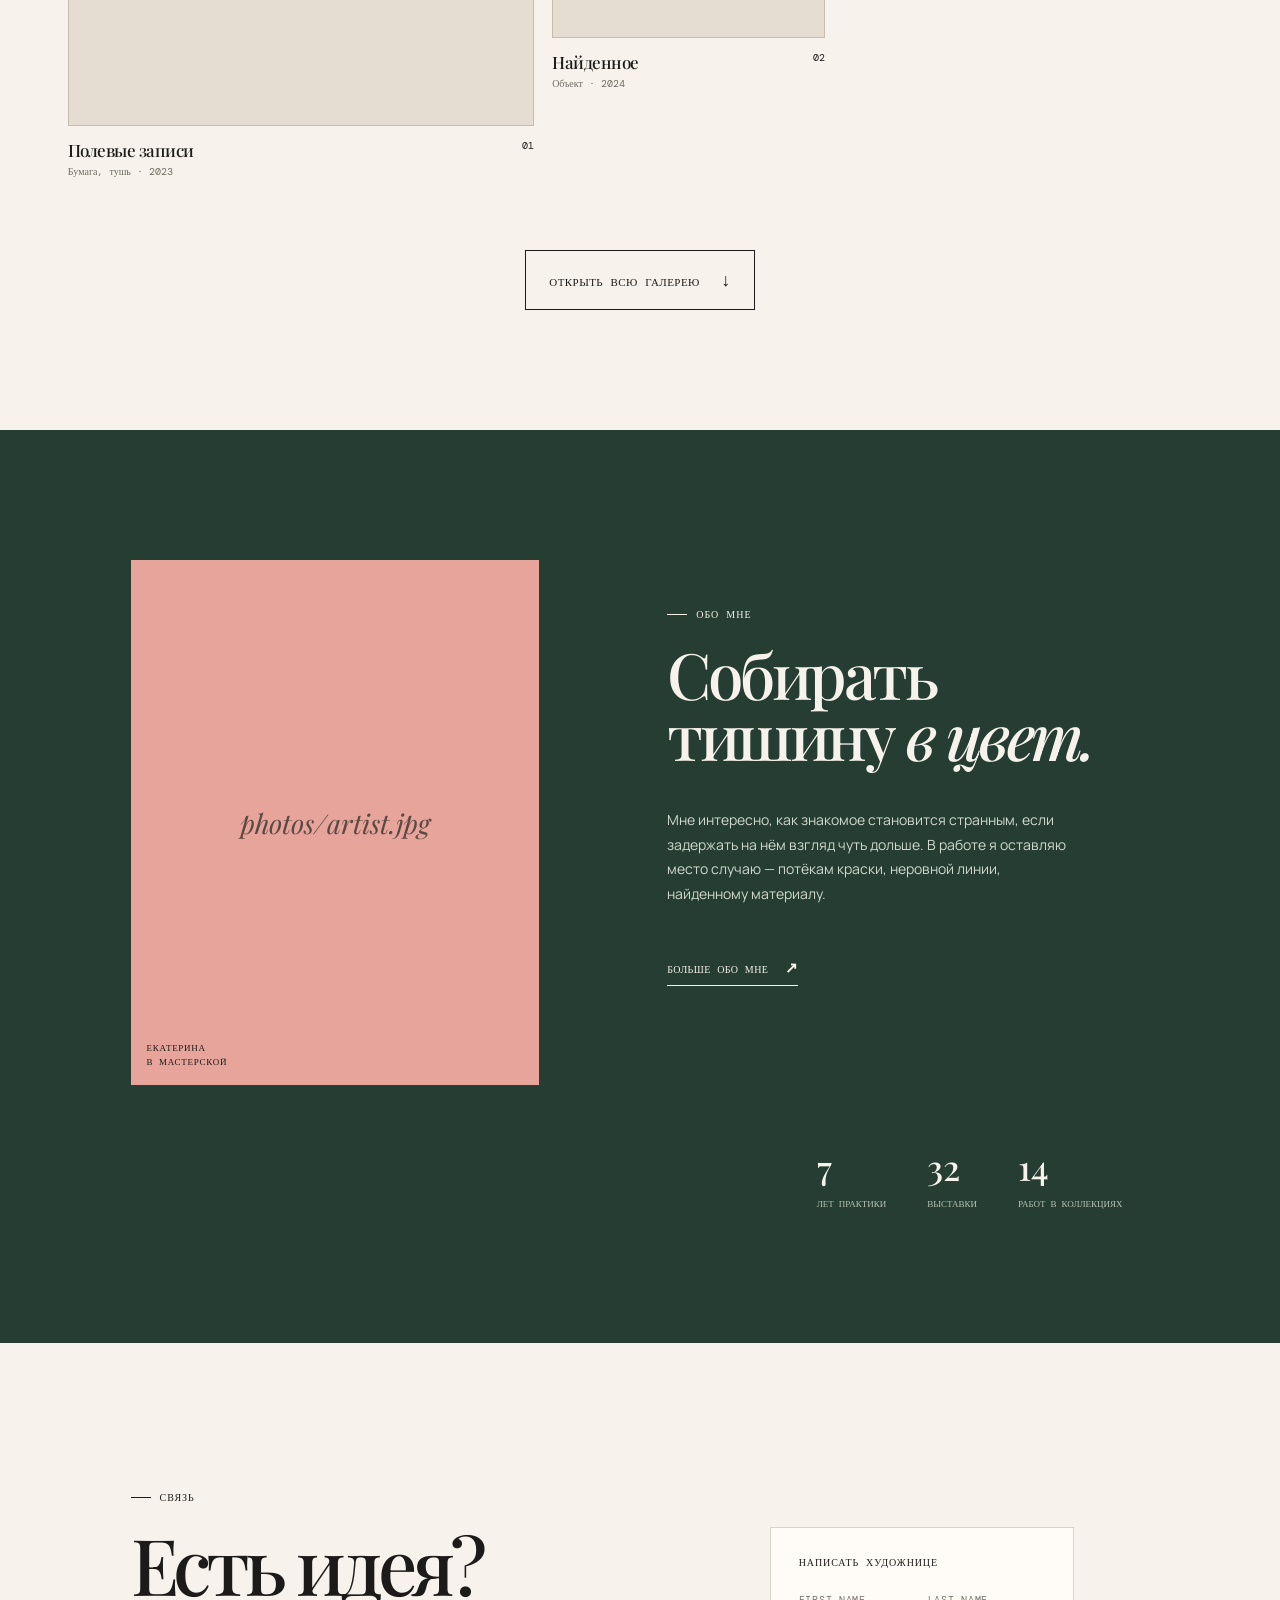
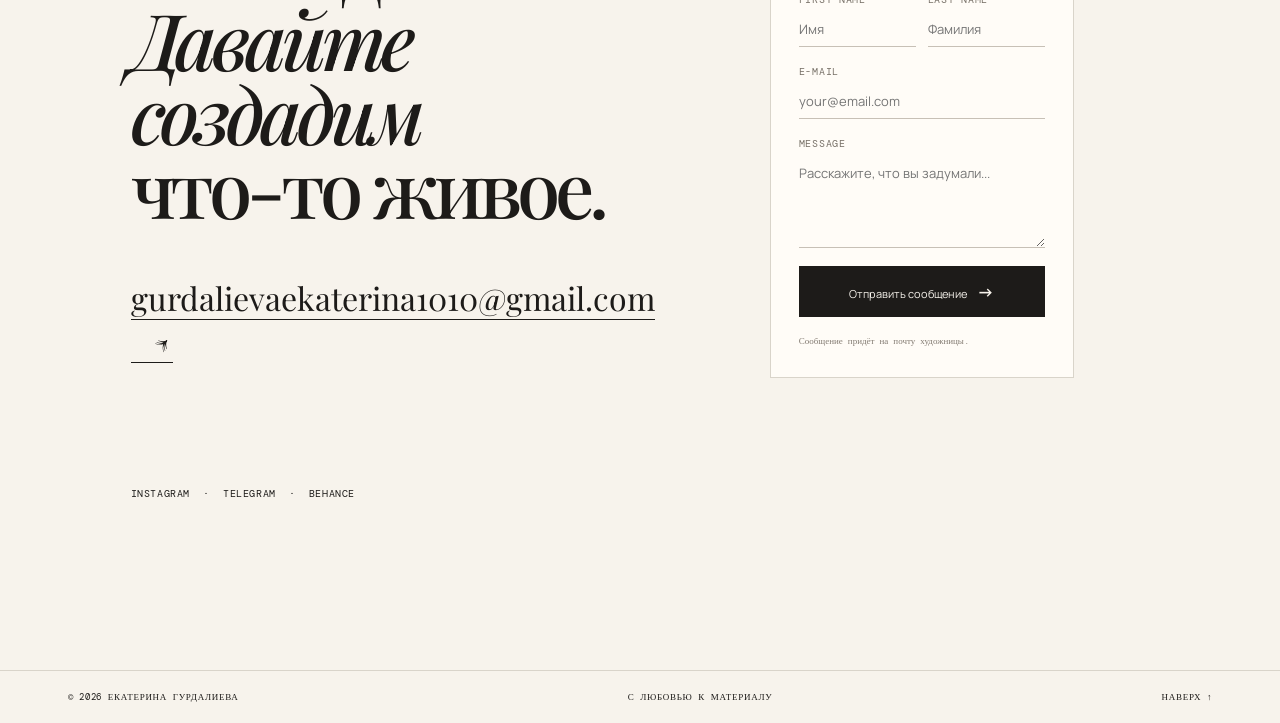
==== commit 72de1875: "Add contact form with email sending via Form2Email - Added contact form with name, email, message fi" ====
--- a/index.html
+++ b/index.html
@@ -14,6 +14,12 @@
   </head>
   <body>
     <div class="grain"></div>
+    <div class="loading-screen" id="loadingScreen">
+      <div class="loading-content">
+        <div class="loading-text">ЕКАТЕРИНА<br><span>ГУРДАЛИЕВА</span></div>
+        <div class="loading-line"></div>
+      </div>
+    </div>
     <header class="topbar">
       <a class="brand" href="#top" aria-label="На главную">ЕКАТЕРИНА <span>ГУРДАЛИЕВА</span></a>
       <nav>
@@ -59,7 +65,7 @@
         <div class="about-copy reveal delay-1"><p class="eyebrow"><span></span> Обо мне</p><h2>Собирать<br />тишину <em>в цвет.</em></h2><p class="intro">Мне интересно, как знакомое становится странным, если задержать на нём взгляд чуть дольше. В работе я оставляю место случаю — потёкам краски, неровной линии, найденному материалу.</p><a class="underlink" href="#contact">Больше обо мне <b>↗</b></a></div>
         <div class="about-stats reveal delay-2"><div><b>7</b><span>лет практики</span></div><div><b>32</b><span>выставки</span></div><div><b>14</b><span>работ в коллекциях</span></div></div>
       </section>
-      <section id="contact" class="contact-section"><p class="eyebrow"><span></span> Связь</p><div class="contact-layout"><div><h2>Есть идея?<br /><em>Давайте создадим</em><br />что-то живое.</h2><a href="mailto:gurdalievaekaterina1010@gmail.com" class="mail-link">gurdalievaekaterina1010@gmail.com <b>↗</b></a><p class="socials">Instagram &nbsp;·&nbsp; Telegram &nbsp;·&nbsp; Behance</p></div><form class="contact-form" action="https://formsubmit.co/gurdalievaekaterina1010@gmail.com" method="POST"><input type="hidden" name="_subject" value="Новое сообщение с сайта-портфолио" /><input type="hidden" name="_template" value="table" /><input type="hidden" name="_captcha" value="false" /><input type="hidden" name="_next" value="https://formsubmit.co/thanks" /><p class="form-label">Написать художнице</p><div class="contact-names"><label>First name<input required name="first_name" autocomplete="given-name" placeholder="Имя" /></label><label>Last name<input required name="last_name" autocomplete="family-name" placeholder="Фамилия" /></label></div><label>E-mail<input required type="email" name="email" autocomplete="email" placeholder="your@email.com" /></label><label>Message<textarea required name="message" placeholder="Расскажите, что вы задумали..."></textarea></label><button type="submit">Отправить сообщение <b>→</b></button><p class="contact-hint">Сообщение придёт на почту художницы.</p></form></div></section>
+      <section id="contact" class="contact-section"><p class="eyebrow"><span></span> Связь</p><div class="contact-layout"><div><h2>Есть идея?<br /><em>Давайте создадим</em><br />что-то живое.</h2><a href="mailto:gurdalievaekaterina1010@gmail.com" class="mail-link">gurdalievaekaterina1010@gmail.com <b>↗</b></a><p class="socials">Instagram &nbsp;·&nbsp; Telegram &nbsp;·&nbsp; Behance</p></div><form class="contact-form" id="contactForm"><p class="form-label">Написать художнице</p><div class="contact-names"><label>First name<input required id="firstName" name="firstName" autocomplete="given-name" placeholder="Имя" /></label><label>Last name<input required id="lastName" name="lastName" autocomplete="family-name" placeholder="Фамилия" /></label></div><label>E-mail<input required type="email" id="email" name="email" autocomplete="email" placeholder="your@email.com" /></label><label>Message<textarea required id="message" name="message" placeholder="Расскажите, что вы задумали..."></textarea></label><button type="submit" id="submitBtn">Отправить сообщение <b>→</b></button><p class="contact-hint" id="contactHint">Сообщение придёт на почту художницы.</p></form></div></section>
     </main>
     <footer><span>© 2026 ЕКАТЕРИНА ГУРДАЛИЕВА</span><span>С ЛЮБОВЬЮ К МАТЕРИАЛУ</span><a href="#top">НАВЕРХ ↑</a></footer>
 
--- a/extra.css
+++ b/extra.css
@@ -1,4 +1,4 @@
-.work-card img{width:100%;display:block;object-fit:cover}
+.loading-screen{position:fixed;z-index:9999;inset:0;background:#f7f3ec;display:grid;place-content:center;transition:opacity .65s ease}.loading-screen.hidden{opacity:0;pointer-events:none}.loading-content{text-align:center}.loading-text{font:600 clamp(32px,5vw,56px)/1.1 "Playfair Display";letter-spacing:-.06em;color:#201e1c}.loading-text span{font:italic;color:#6e675e}.loading-line{width:1px;height:80px;background:#d6cfc5;margin:32px auto 0;animation:lineGrow 1.2s ease-in-out infinite;transform-origin:top}@keyframes lineGrow{0%,100%{transform:scaleY(0)}50%{transform:scaleY(1)}}.work-card img{width:100%;display:block;object-fit:cover}
 .work-card.tall img{aspect-ratio:.75}
 .work-card.square img{aspect-ratio:1}
 .work-card.wide img{aspect-ratio:1.68}
